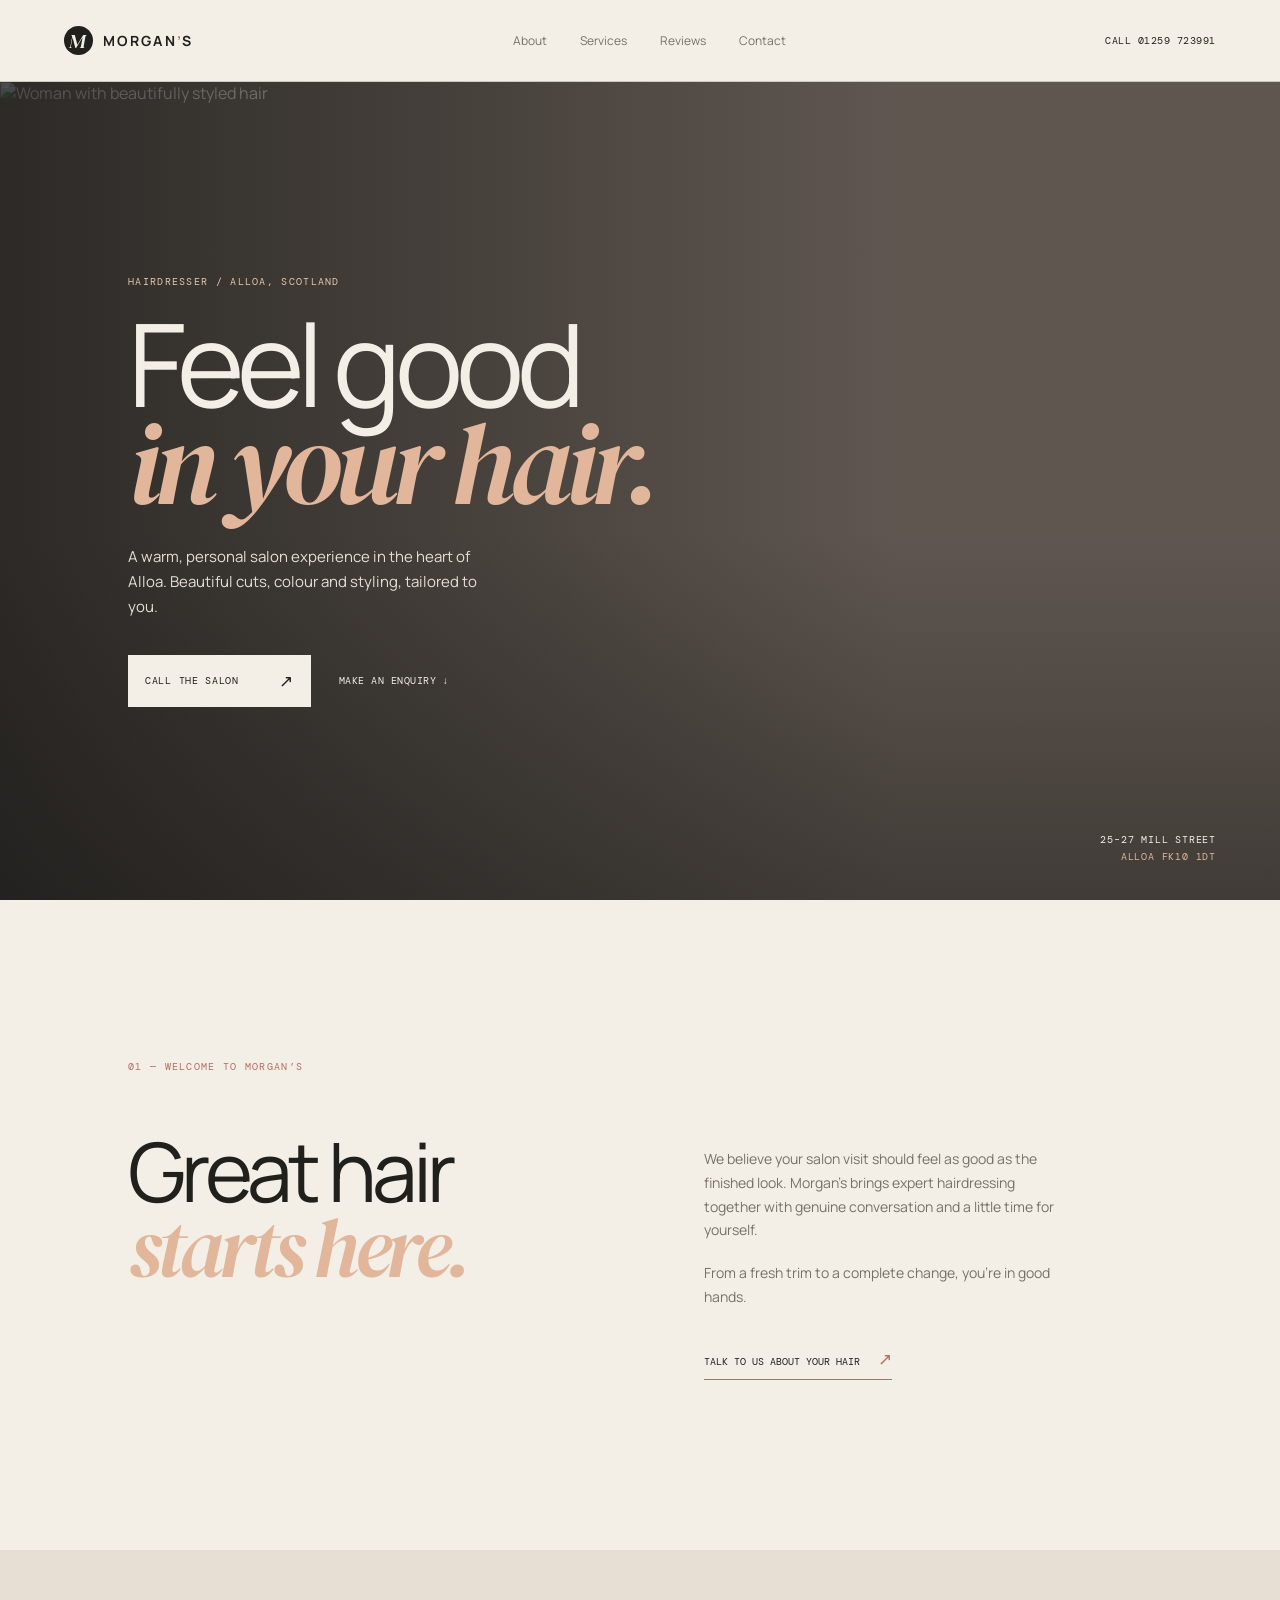
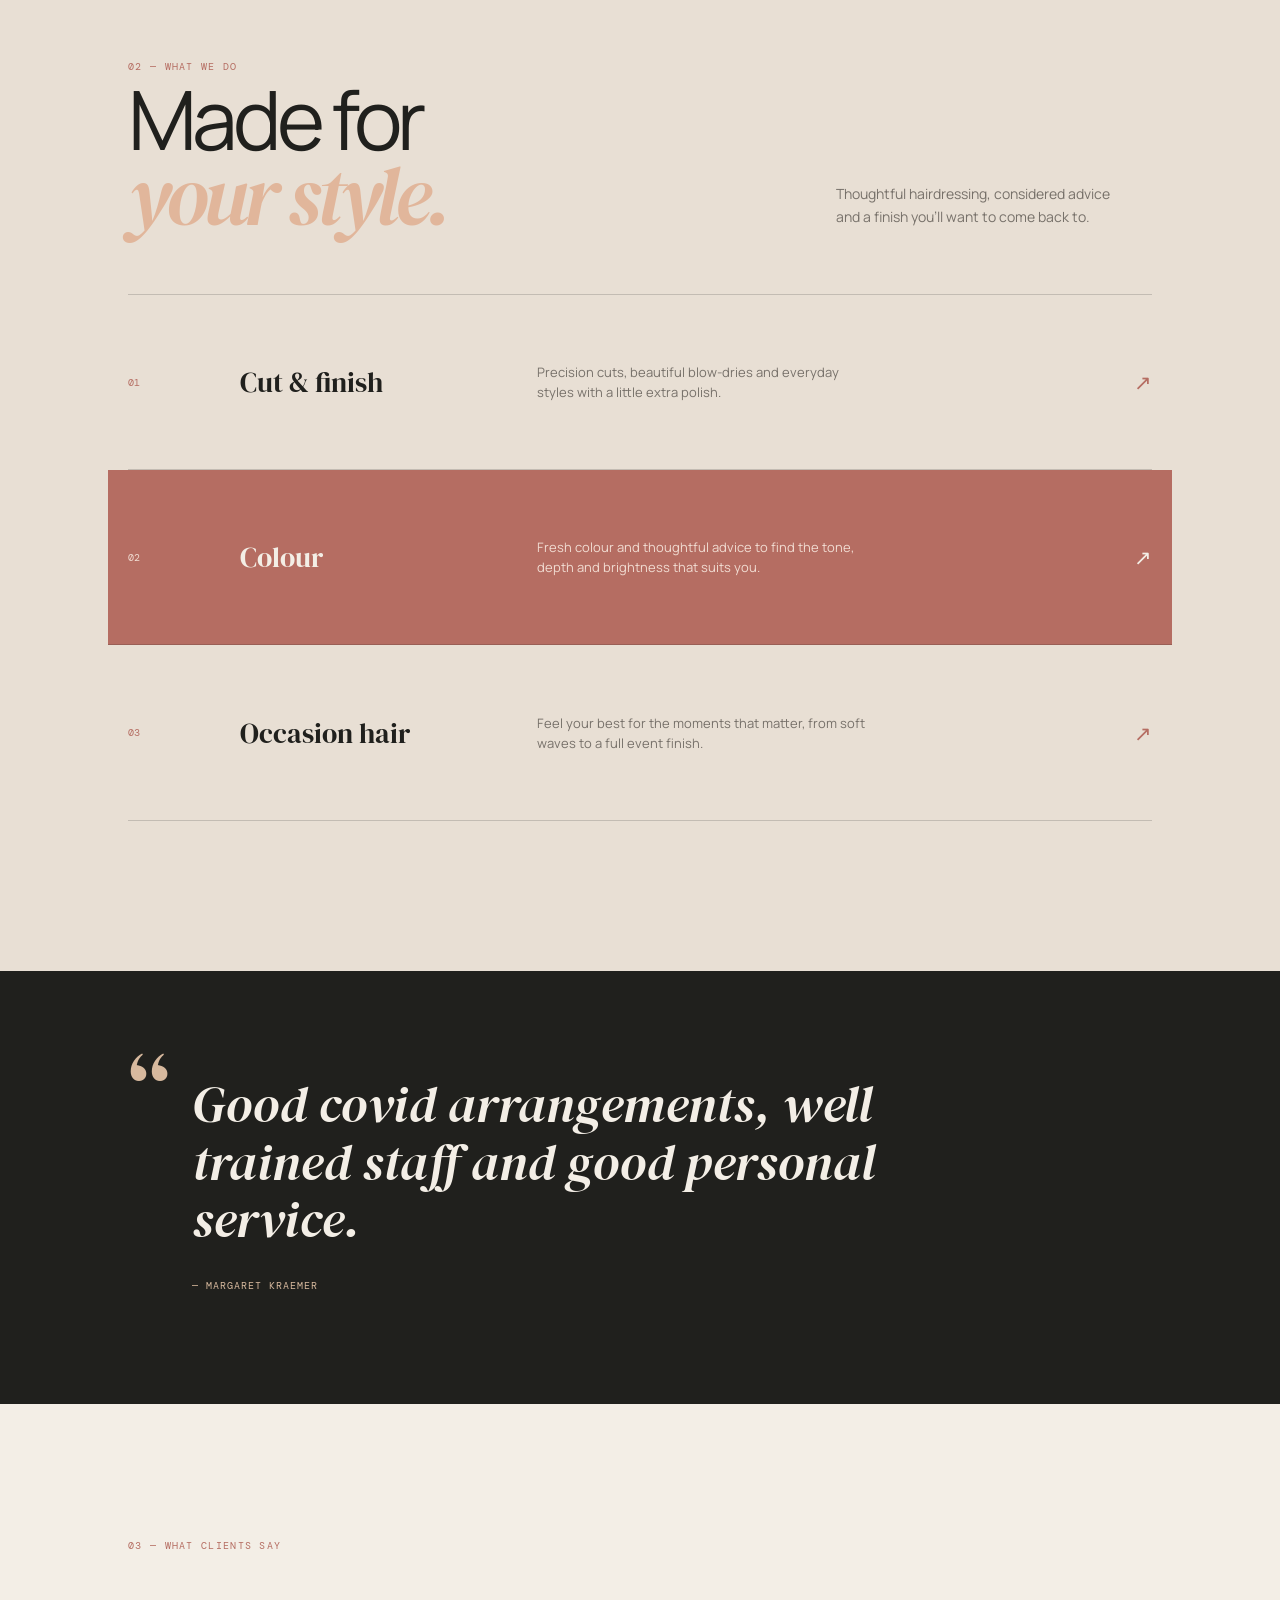
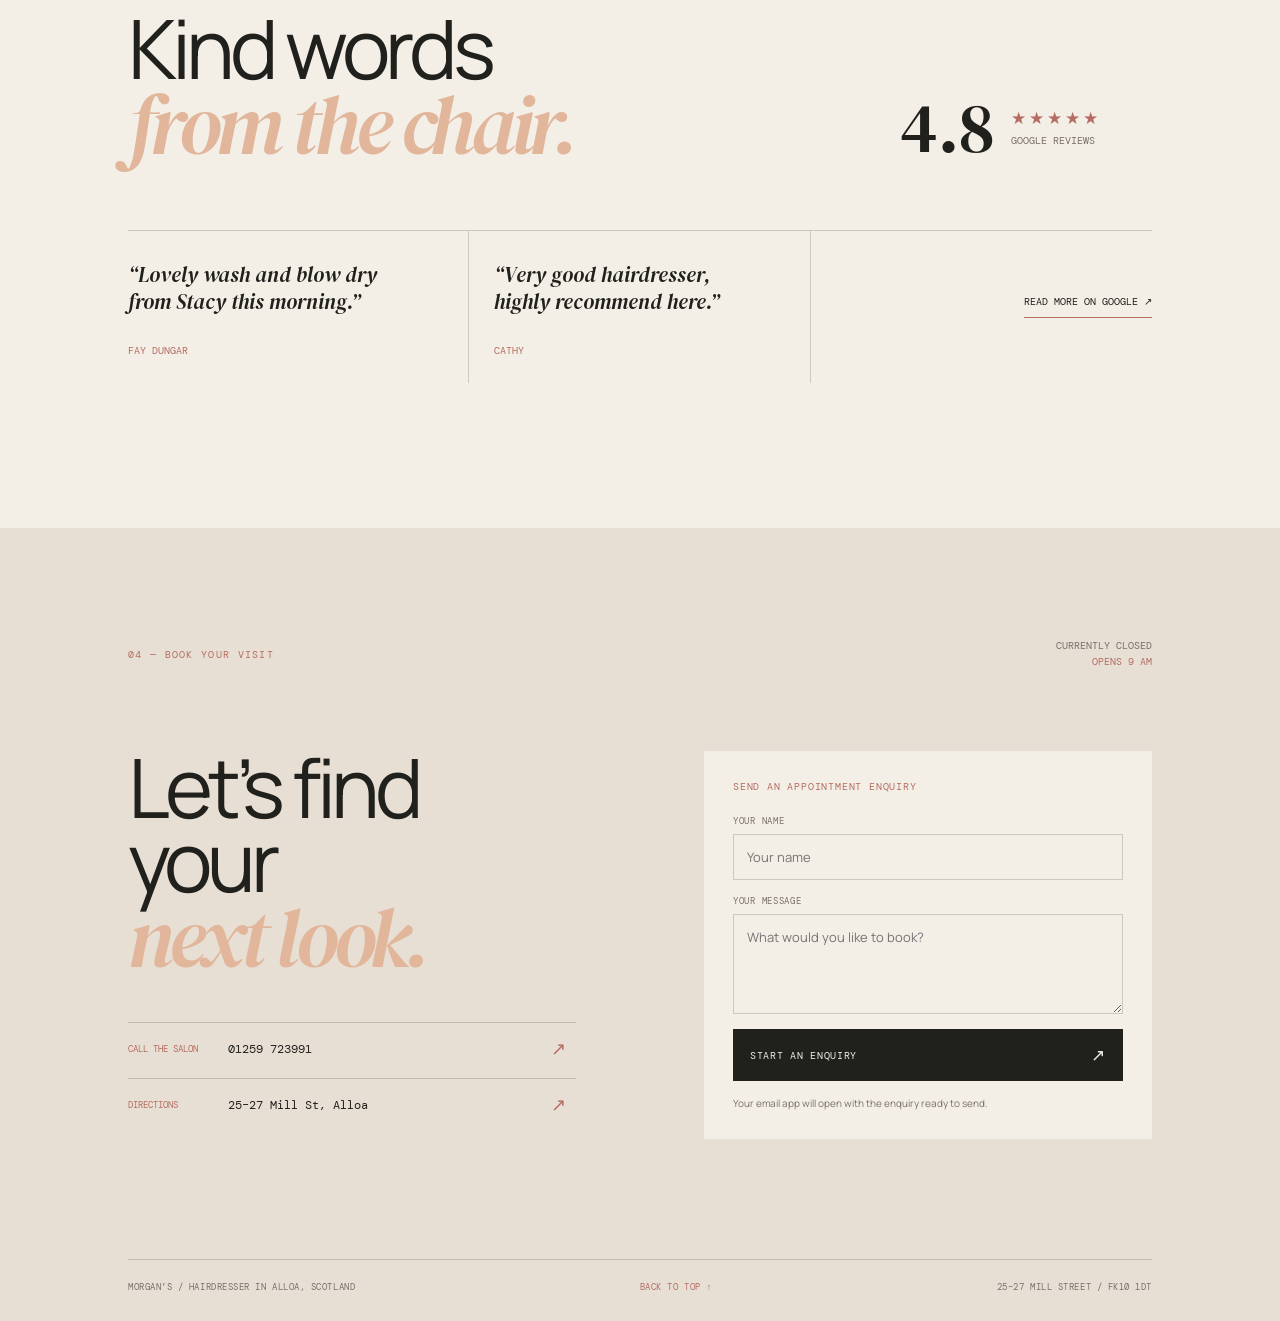
==== morgans/index.html @ eb177b52 "Add separate Morgans hairdressing website" ====
<!doctype html>
<html lang="en">
<head>
  <meta charset="UTF-8">
  <meta name="viewport" content="width=device-width, initial-scale=1.0">
  <meta name="description" content="Morgan's hairdresser in Alloa, Scotland. Personal service, expert styling and beautiful hair at 25-27 Mill Street.">
  <script type="application/ld+json">
    {"@context":"https://schema.org","@type":"HairSalon","name":"Morgan's","telephone":"+441259723991","address":{"@type":"PostalAddress","streetAddress":"25-27 Mill St","addressLocality":"Alloa","postalCode":"FK10 1DT","addressCountry":"GB"},"areaServed":"Alloa, Scotland","aggregateRating":{"@type":"AggregateRating","ratingValue":"4.8","reviewCount":"63"}}
  </script>
  <title>Morgan's | Hairdresser in Alloa</title>
  <link rel="preconnect" href="https://fonts.googleapis.com">
  <link rel="preconnect" href="https://fonts.gstatic.com" crossorigin>
  <link href="https://fonts.googleapis.com/css2?family=DM+Mono:wght@400;500&family=DM+Serif+Display:ital@0;1&family=Manrope:wght@400;500;600;700&display=swap" rel="stylesheet">
  <link rel="stylesheet" href="styles.css">
</head>
<body>
  <header class="site-header"><a class="brand" href="#top" aria-label="Morgan's home"><span class="brand-mark">M</span><span>MORGAN<span class="brand-accent">’</span>S</span></a><nav aria-label="Main navigation"><a href="#about">About</a><a href="#services">Services</a><a href="#reviews">Reviews</a><a href="#contact">Contact</a></nav><a class="header-call" href="tel:01259723991">Call <span>01259 723991</span></a></header>
  <main id="top">
    <section class="hero"><div class="hero-image"><img src="https://images.unsplash.com/photo-1522337360788-8b13dee7a37e?auto=format&fit=crop&w=1800&q=85" alt="Woman with beautifully styled hair"></div><div class="hero-overlay"></div><div class="hero-content"><p class="eyebrow">Hairdresser / Alloa, Scotland</p><h1>Feel good<br><em>in your hair.</em></h1><p class="hero-intro">A warm, personal salon experience in the heart of Alloa. Beautiful cuts, colour and styling, tailored to you.</p><div class="hero-actions"><a class="button button-light" href="tel:01259723991">Call the salon <span>↗</span></a><a class="hero-link" href="#contact">Make an enquiry ↓</a></div></div><div class="hero-caption">25–27 Mill Street<br><span>Alloa FK10 1DT</span></div></section>
    <section class="welcome section-wrap" id="about"><p class="section-label">01 — Welcome to Morgan’s</p><div class="welcome-grid"><h2>Great hair<br><em>starts here.</em></h2><div class="welcome-copy"><p>We believe your salon visit should feel as good as the finished look. Morgan’s brings expert hairdressing together with genuine conversation and a little time for yourself.</p><p>From a fresh trim to a complete change, you’re in good hands.</p><a class="under-link" href="#contact">Talk to us about your hair <span>↗</span></a></div></div></section>
    <section class="services section-wrap" id="services"><div class="section-heading"><div><p class="section-label">02 — What we do</p><h2>Made for<br><em>your style.</em></h2></div><p>Thoughtful hairdressing, considered advice and a finish you’ll want to come back to.</p></div><div class="service-list"><article><span>01</span><h3>Cut &amp; finish</h3><p>Precision cuts, beautiful blow-dries and everyday styles with a little extra polish.</p><a href="#contact" aria-label="Enquire about cut and finish">↗</a></article><article class="accent"><span>02</span><h3>Colour</h3><p>Fresh colour and thoughtful advice to find the tone, depth and brightness that suits you.</p><a href="#contact" aria-label="Enquire about colour">↗</a></article><article><span>03</span><h3>Occasion hair</h3><p>Feel your best for the moments that matter, from soft waves to a full event finish.</p><a href="#contact" aria-label="Enquire about occasion hair">↗</a></article></div></section>
    <section class="quote-band"><div class="section-wrap"><span class="quote-mark">“</span><blockquote>Good covid arrangements, well trained staff and good personal service.</blockquote><cite>— Margaret Kraemer</cite></div></section>
    <section class="reviews section-wrap" id="reviews"><p class="section-label">03 — What clients say</p><div class="reviews-top"><h2>Kind words<br><em>from the chair.</em></h2><div class="rating"><strong>4.8</strong><div><span>★★★★★</span><small>Google reviews</small></div></div></div><div class="review-grid"><article><p>“Lovely wash and blow dry from Stacy this morning.”</p><small>Fay Dungar</small></article><article><p>“Very good hairdresser, highly recommend here.”</p><small>Cathy</small></article><a class="google-link" href="https://www.google.com/search?q=Morgan%27s+hairdresser+Alloa" target="_blank" rel="noreferrer">Read more on Google ↗</a></div></section>
    <section class="contact section-wrap" id="contact"><div class="contact-head"><p class="section-label">04 — Book your visit</p><div class="open-note">Currently closed<br><span>Opens 9 am</span></div></div><div class="contact-grid"><div><h2>Let’s find your<br><em>next look.</em></h2><div class="contact-links"><a href="tel:01259723991"><span>Call the salon</span>01259 723991 <b>↗</b></a><a href="https://www.google.com/maps/search/?api=1&query=25-27+Mill+St+Alloa+FK10+1DT" target="_blank" rel="noreferrer"><span>Directions</span>25–27 Mill St, Alloa <b>↗</b></a></div></div><form class="enquiry-form" action="mailto:01259723991" method="get"><p>Send an appointment enquiry</p><label>Your name<input type="text" name="subject" required placeholder="Your name"></label><label>Your message<textarea name="body" rows="4" required placeholder="What would you like to book?"></textarea></label><button class="button button-dark" type="submit">Start an enquiry <span>↗</span></button><small>Your email app will open with the enquiry ready to send.</small></form></div><footer><span>Morgan’s / Hairdresser in Alloa, Scotland</span><a href="#top">Back to top ↑</a><span>25–27 Mill Street / FK10 1DT</span></footer></section>
  </main>
  <script src="script.js"></script>
</body>
</html>
---- morgans/styles.css ----
:root{--ink:#20201d;--paper:#f3eee6;--warm:#d7b99e;--rose:#b56d62;--muted:#77716a;--line:rgba(32,32,29,.18);--serif:'DM Serif Display',Georgia,serif;--sans:'Manrope',Arial,sans-serif;--mono:'DM Mono',monospace}*{box-sizing:border-box}
@keyframes reveal {
	from {
		opacity: 0;
		transform: translateY(20px);
	}
	to {
		opacity: 1;
		transform: translateY(0);
	}
}
.reveal {
	animation: reveal 0.5s ease forwards;
}
:root{--ink:#20201d;--paper:#f3eee6;--warm:#d7b99e;--rose:#b56d62;--muted:#77716a;--line:rgba(32,32,29,.18);--serif:'DM Serif Display',Georgia,serif;--sans:'Manrope',Arial,sans-serif;--mono:'DM Mono',monospace}*{box-sizing:border-box}html{scroll-behavior:smooth}body{margin:0;background:var(--paper);color:var(--ink);font-family:var(--sans)}a{color:inherit;text-decoration:none}.section-wrap{padding-left:10vw;padding-right:10vw}.site-header{height:82px;display:flex;align-items:center;justify-content:space-between;padding:0 5vw;background:var(--paper);border-bottom:1px solid var(--line);position:relative;z-index:5}.brand{display:flex;align-items:center;gap:10px;font-weight:700;letter-spacing:.15em;font-size:14px}.brand-mark{display:grid;place-items:center;width:29px;height:29px;background:var(--ink);color:var(--paper);border-radius:50%;font:italic 20px var(--serif)}.brand-accent{color:var(--rose)}nav{display:flex;gap:33px;color:var(--muted);font-size:12px}nav a:hover,.header-call:hover{color:var(--rose)}.header-call,.eyebrow,.section-label,.button,.hero-link,.contact-links,footer{font-family:var(--mono)}.header-call{font-size:10px;letter-spacing:.05em;text-transform:uppercase}.hero{height:calc(100vh - 82px);min-height:670px;position:relative;color:var(--paper);overflow:hidden;background:#71665f}.hero-image,.hero-overlay{position:absolute;inset:0}.hero-image img{width:100%;height:100%;object-fit:cover;object-position:center 38%;display:block}.hero-overlay{background:linear-gradient(90deg,rgba(23,23,21,.76),rgba(23,23,21,.2) 70%),linear-gradient(0deg,rgba(23,23,21,.42),transparent 45%)}.hero-content{position:relative;height:100%;display:flex;flex-direction:column;justify-content:center;padding:20px 10vw}.eyebrow,.section-label{font-size:10px;letter-spacing:.13em;text-transform:uppercase}.eyebrow{color:#e6c7ad;margin:0 0 28px}.hero h1{font-size:clamp(64px,9vw,132px);line-height:.83;letter-spacing:-.06em;font-weight:400;margin:0 0 34px}.hero h1 em,h2 em{font-family:var(--serif);font-style:italic;font-weight:400;color:#e1b69b}.hero-intro{font-size:15px;line-height:1.65;max-width:375px;color:#e6ded6;margin:0 0 35px}.hero-actions{display:flex;align-items:center;gap:28px}.button{display:inline-flex;align-items:center;justify-content:space-between;gap:28px;padding:15px 17px;font-size:10px;letter-spacing:.07em;text-transform:uppercase;transition:.25s;border:0;cursor:pointer}.button-light{background:var(--paper);color:var(--ink)}.button-light:hover{background:#e1b69b;transform:translateY(-2px)}.button-dark{background:var(--ink);color:var(--paper)}.button-dark:hover{background:var(--rose)}.button span{font-size:17px;margin-left:12px}.hero-link{font-size:10px;letter-spacing:.05em;text-transform:uppercase}.hero-link:hover{color:#e1b69b}.hero-caption{position:absolute;right:5vw;bottom:35px;text-align:right;font:10px/1.7 var(--mono);letter-spacing:.08em;text-transform:uppercase}.hero-caption span{color:#e1b69b}.welcome{padding-top:150px;padding-bottom:170px}.section-label{color:var(--rose)}.welcome-grid{display:grid;grid-template-columns:1fr 1fr;gap:10vw;margin-top:62px}.welcome h2,.section-heading h2,.reviews h2,.contact h2{font-size:clamp(50px,6.4vw,92px);line-height:.9;letter-spacing:-.06em;font-weight:400;margin:0}.welcome-copy{max-width:360px;padding-top:12px}.welcome-copy p,.section-heading>p{font-size:14px;line-height:1.7;color:var(--muted);margin:0 0 19px}.under-link{display:inline-block;margin-top:20px;border-bottom:1px solid var(--rose);padding-bottom:9px;font:10px var(--mono);text-transform:uppercase}.under-link span{color:var(--rose);font-size:17px;margin-left:12px}.services{padding-top:100px;padding-bottom:150px;background:#e8dfd4}.section-heading{display:flex;justify-content:space-between;align-items:end;margin-bottom:62px}.section-heading>p{max-width:285px;margin:0 3% 3px 0}.service-list{border-top:1px solid var(--line);border-bottom:1px solid var(--line)}.service-list article{min-height:175px;display:grid;grid-template-columns:9% 27% 1fr 35px;gap:20px;align-items:center;border-bottom:1px solid var(--line)}.service-list article:last-child{border-bottom:0}.service-list article>span{font:10px var(--mono);color:var(--rose)}.service-list h3{font:400 28px var(--serif);margin:0}.service-list p{font-size:13px;line-height:1.55;color:var(--muted);max-width:330px;margin:0}.service-list article>a{color:var(--rose);font-size:21px;text-align:right}.service-list .accent{background:var(--rose);color:var(--paper);padding:0 20px;margin:0 -20px}.service-list .accent>span,.service-list .accent p{color:#f1dcd2}.service-list .accent>a{color:var(--paper)}.quote-band{background:var(--ink);color:var(--paper);padding:105px 0 110px}.quote-band .section-wrap{position:relative}.quote-mark{color:var(--warm);font:100px/0 var(--serif);position:absolute;top:16px;left:10vw}.quote-band blockquote{font:italic clamp(28px,4vw,53px)/1.12 var(--serif);max-width:820px;margin:0 0 24px;padding-left:5vw}.quote-band cite{font:10px var(--mono);color:var(--warm);text-transform:uppercase;letter-spacing:.1em;padding-left:5vw;font-style:normal}.reviews{padding-top:125px;padding-bottom:145px}.reviews-top{display:flex;align-items:end;justify-content:space-between;margin:60px 0 68px}.rating{display:flex;gap:17px;align-items:center;margin-right:5%}.rating strong{font:400 70px/1 var(--serif)}.rating div{display:grid;gap:5px}.rating span{color:var(--rose);font-size:17px;letter-spacing:3px}.rating small{font:10px var(--mono);color:var(--muted);text-transform:uppercase}.review-grid{display:grid;grid-template-columns:1fr 1fr 1fr;border-top:1px solid var(--line)}.review-grid article{padding:30px 25px 24px 0;border-right:1px solid var(--line)}.review-grid article:nth-child(2){padding-left:25px}.review-grid article p{font:italic 21px/1.3 var(--serif);margin:0 0 22px;max-width:270px}.review-grid article small{font:10px var(--mono);color:var(--rose);text-transform:uppercase}.google-link{align-self:center;justify-self:end;font:10px var(--mono);text-transform:uppercase;border-bottom:1px solid var(--rose);padding-bottom:9px}.contact{padding-top:110px;padding-bottom:28px;background:#e8dfd4}.contact-head{display:flex;justify-content:space-between}.open-note{text-align:right;font:10px/1.6 var(--mono);text-transform:uppercase;color:var(--muted)}.open-note span{color:var(--rose)}.contact-grid{display:grid;grid-template-columns:1fr 1fr;gap:10vw;margin:80px 0 120px}.contact h2{margin-bottom:48px}.contact-links{display:grid;gap:17px}.contact-links a{display:grid;grid-template-columns:100px 1fr 25px;align-items:center;border-top:1px solid var(--line);padding-top:14px;font-size:12px}.contact-links a span{font-size:9px;text-transform:uppercase;color:var(--rose)}.contact-links b{font-size:18px;color:var(--rose);font-weight:400}.enquiry-form{background:var(--paper);padding:29px;display:grid;gap:15px;align-content:start}.enquiry-form>p{font:10px var(--mono);text-transform:uppercase;color:var(--rose);margin:0 0 7px;letter-spacing:.08em}.enquiry-form label{display:grid;gap:7px;font:9px var(--mono);text-transform:uppercase;letter-spacing:.08em;color:var(--muted)}.enquiry-form input,.enquiry-form textarea{border:1px solid var(--line);background:transparent;padding:13px;font:13px var(--sans);color:var(--ink);outline:0;resize:vertical}.enquiry-form input:focus,.enquiry-form textarea:focus{border-color:var(--rose)}.enquiry-form small{font-size:10px;color:var(--muted);line-height:1.4}footer{border-top:1px solid var(--line);padding-top:21px;display:flex;justify-content:space-between;color:var(--muted);font-size:9px;text-transform:uppercase;letter-spacing:.06em}footer a{color:var(--rose)}@media(max-width:800px){.site-header{height:70px;padding:0 7vw}.site-header nav{display:none}.header-call{font-size:0}.header-call span{font-size:16px}.hero{height:calc(100svh - 70px);min-height:650px}.hero-content{padding:20px 7vw}.hero h1{font-size:clamp(62px,17vw,94px)}.hero-caption{left:7vw;right:auto;text-align:left}.welcome{padding-top:90px;padding-bottom:100px}.welcome-grid,.contact-grid{grid-template-columns:1fr;gap:45px;margin-top:40px}.section-heading{display:block;margin-bottom:45px}.section-heading h2{margin:26px 0}.service-list article{min-height:175px;grid-template-columns:38px 1fr 25px;gap:13px}.service-list h3{font-size:23px}.service-list p{grid-column:2/-1;font-size:12px;margin-top:-32px;padding-right:25px}.service-list .accent{margin:0 -10px;padding:0 10px}.quote-band{padding:80px 0}.quote-band blockquote{padding-left:35px}.quote-band cite{padding-left:35px}.reviews{padding-top:90px;padding-bottom:100px}.reviews-top{display:block;margin:40px 0}.rating{margin-top:45px}.review-grid{grid-template-columns:1fr}.review-grid article,.review-grid article:nth-child(2){padding:25px 0;border-right:0;border-bottom:1px solid var(--line)}.google-link{justify-self:start;margin-top:28px}.contact{padding-top:80px}.contact-grid{margin:55px 0 80px}footer{gap:18px;flex-wrap:wrap}footer span:first-child{max-width:190px}footer span:last-child{margin-left:auto}.enquiry-form{padding:22px}}
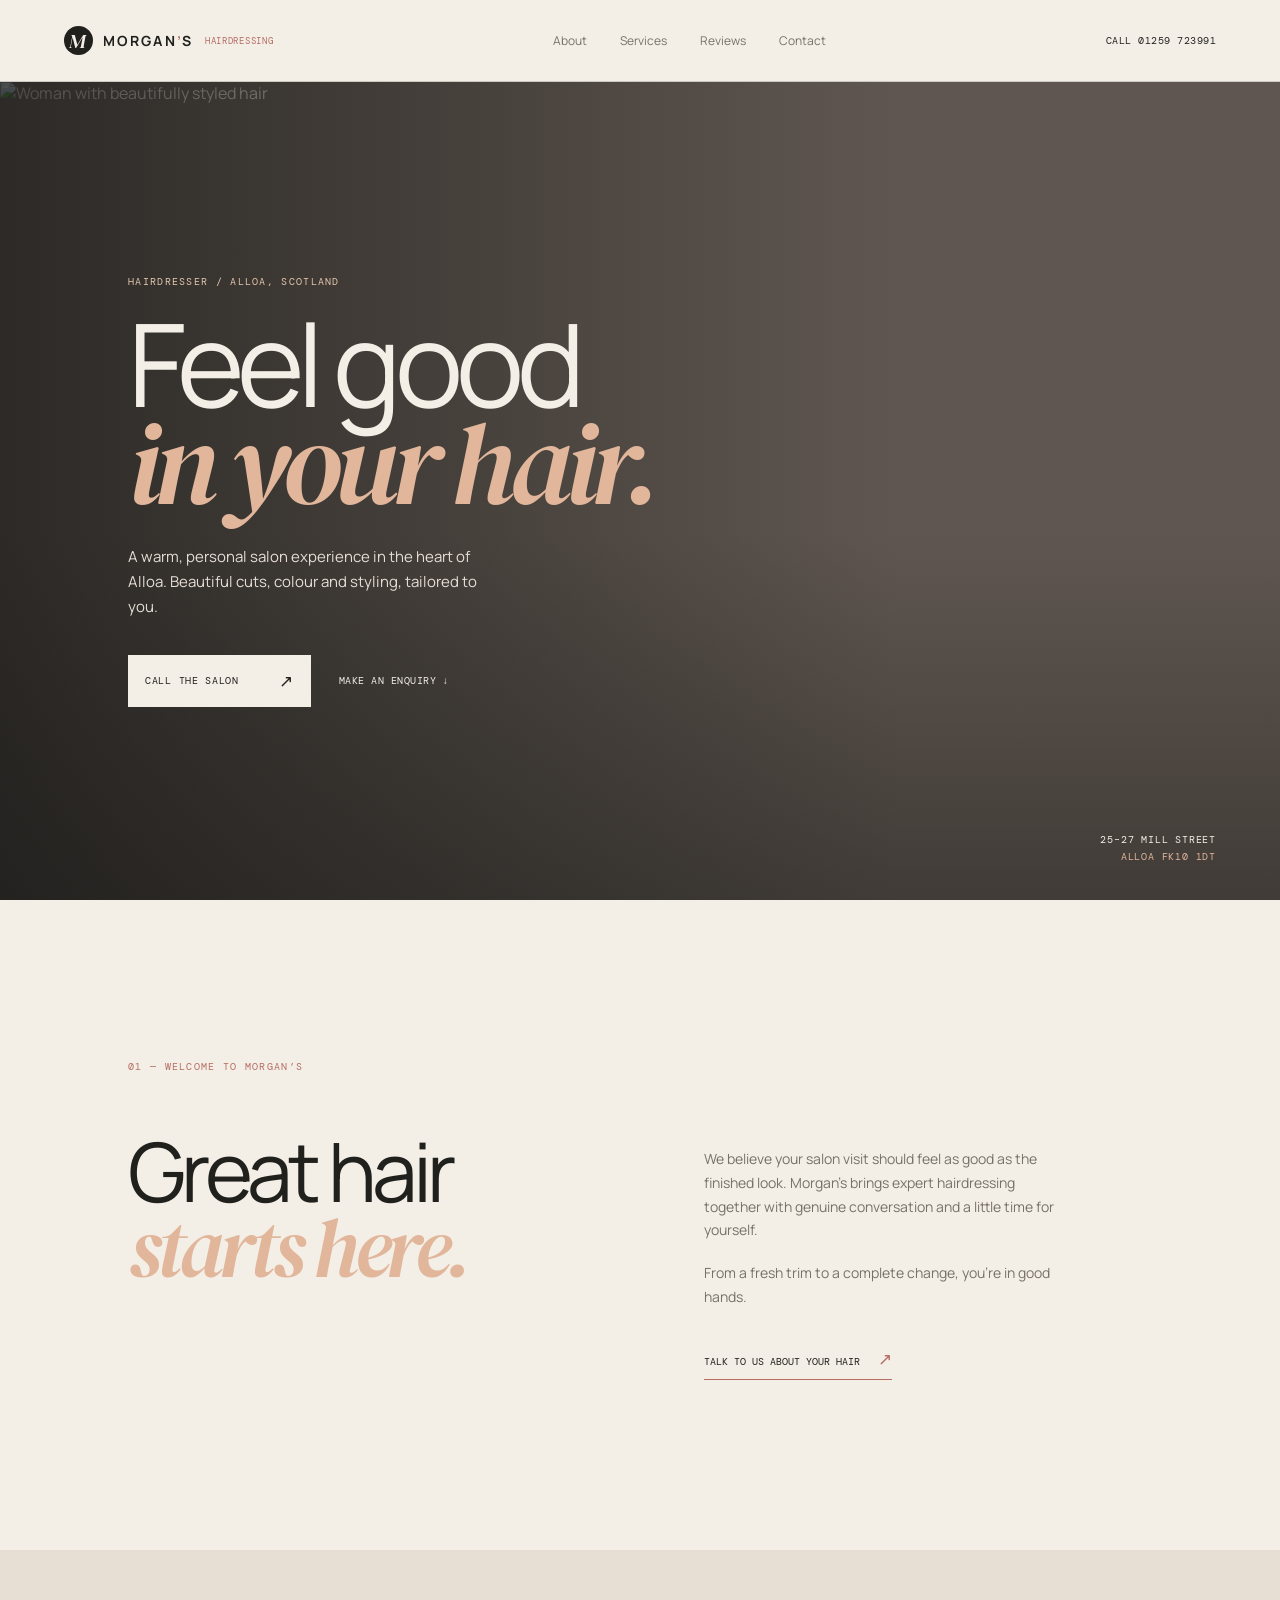
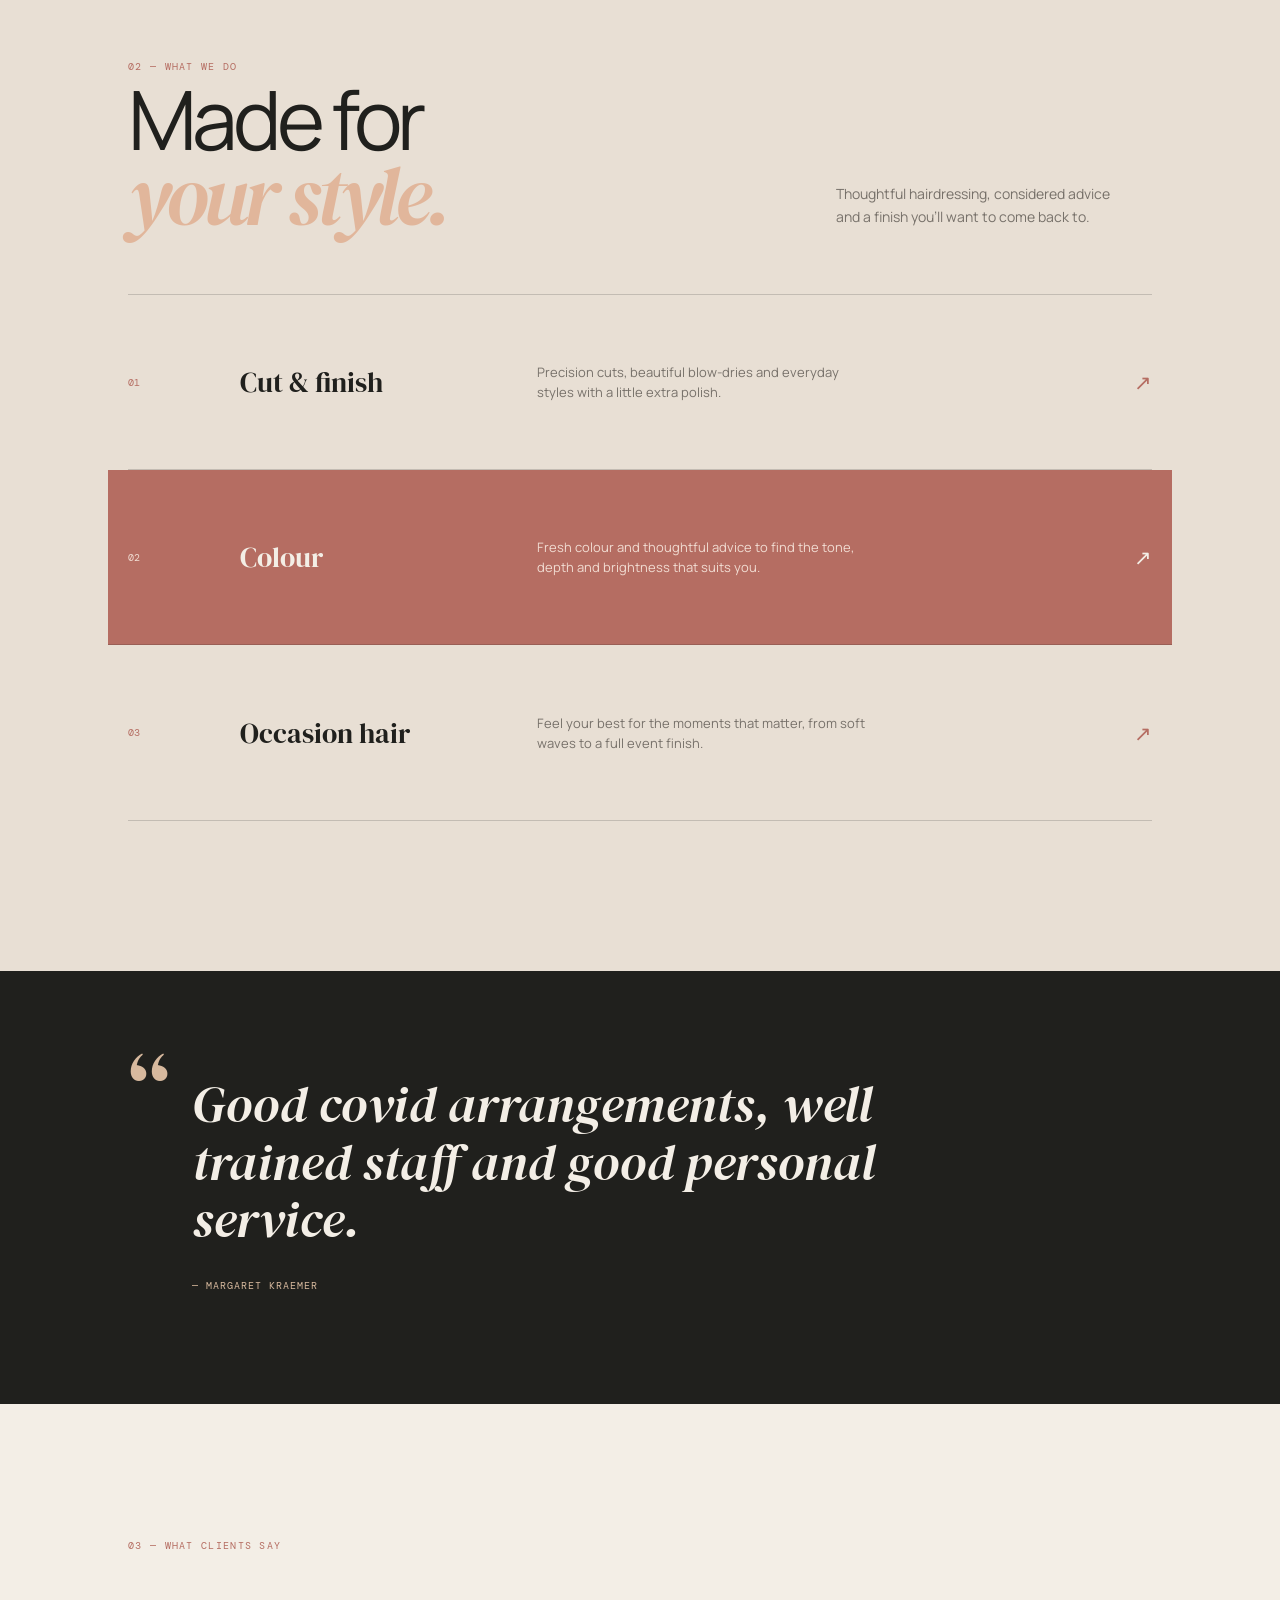
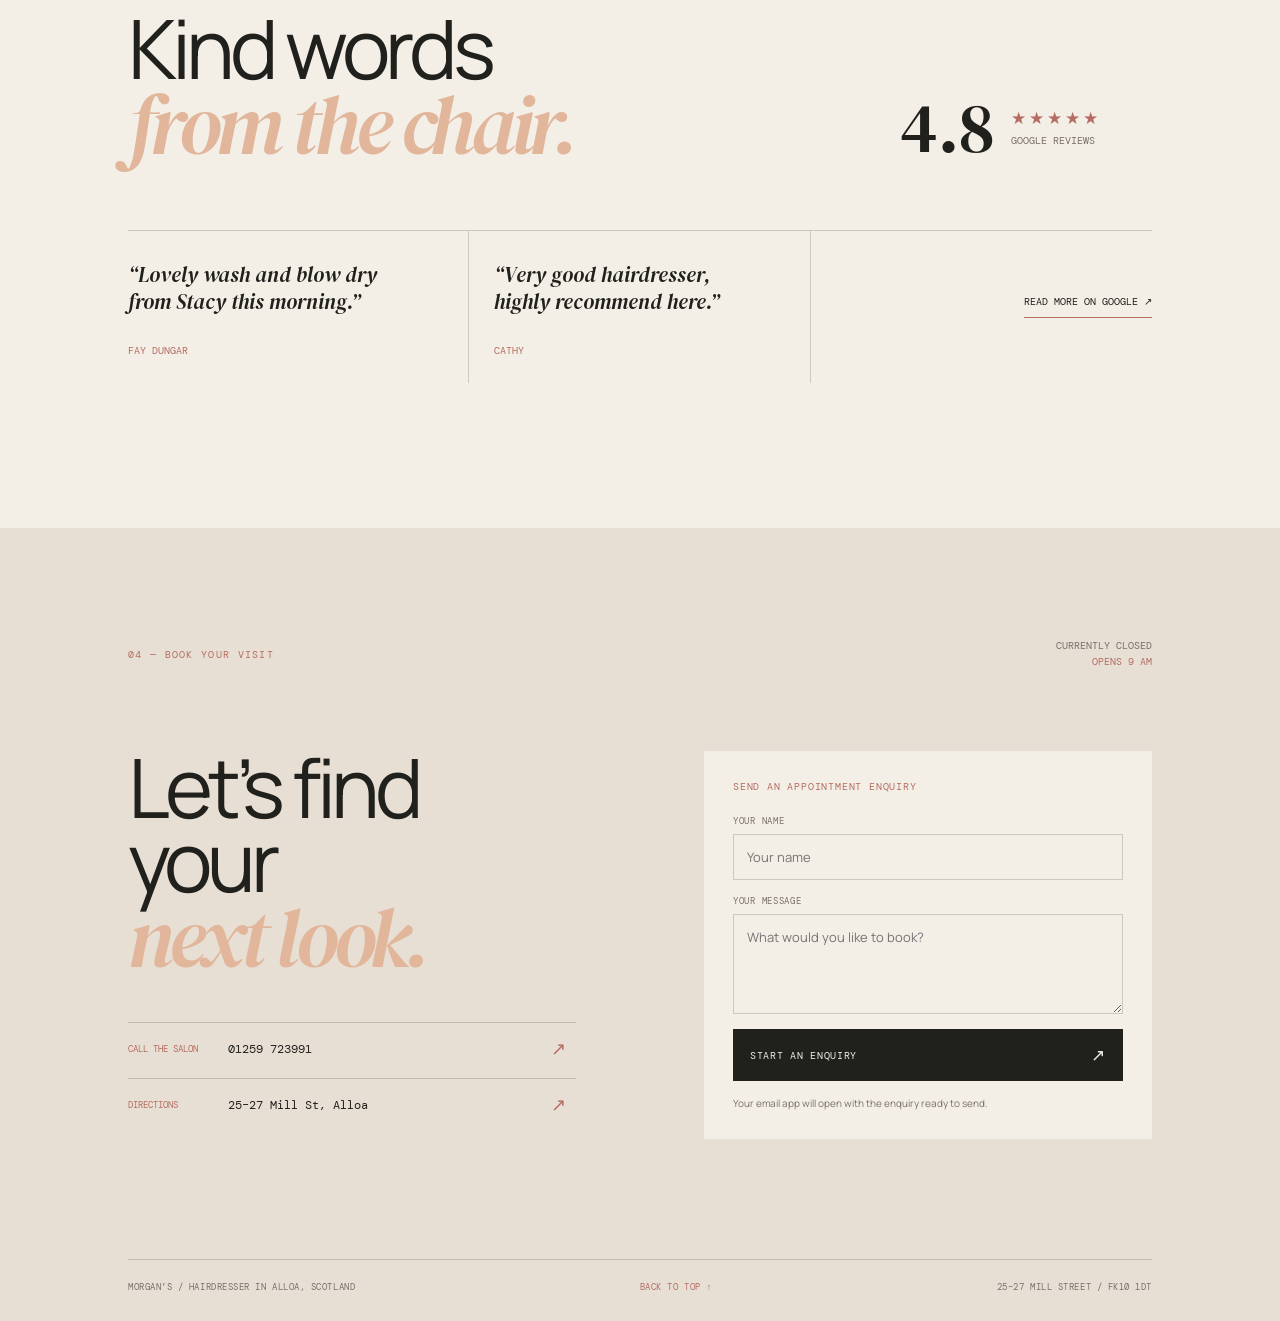
==== commit 57849b99: "Rename salon site to Morgans Hairdressing" ====
--- a/morgans/index.html
+++ b/morgans/index.html
@@ -3,18 +3,18 @@
 <head>
   <meta charset="UTF-8">
   <meta name="viewport" content="width=device-width, initial-scale=1.0">
-  <meta name="description" content="Morgan's hairdresser in Alloa, Scotland. Personal service, expert styling and beautiful hair at 25-27 Mill Street.">
+  <meta name="description" content="Morgan's Hairdressing in Alloa, Scotland. Personal service, expert styling and beautiful hair at 25-27 Mill Street.">
   <script type="application/ld+json">
-    {"@context":"https://schema.org","@type":"HairSalon","name":"Morgan's","telephone":"+441259723991","address":{"@type":"PostalAddress","streetAddress":"25-27 Mill St","addressLocality":"Alloa","postalCode":"FK10 1DT","addressCountry":"GB"},"areaServed":"Alloa, Scotland","aggregateRating":{"@type":"AggregateRating","ratingValue":"4.8","reviewCount":"63"}}
+    {"@context":"https://schema.org","@type":"HairSalon","name":"Morgan's Hairdressing","telephone":"+441259723991","address":{"@type":"PostalAddress","streetAddress":"25-27 Mill St","addressLocality":"Alloa","postalCode":"FK10 1DT","addressCountry":"GB"},"areaServed":"Alloa, Scotland","aggregateRating":{"@type":"AggregateRating","ratingValue":"4.8","reviewCount":"63"}}
   </script>
-  <title>Morgan's | Hairdresser in Alloa</title>
+  <title>Morgan's Hairdressing | Hairdresser in Alloa</title>
   <link rel="preconnect" href="https://fonts.googleapis.com">
   <link rel="preconnect" href="https://fonts.gstatic.com" crossorigin>
   <link href="https://fonts.googleapis.com/css2?family=DM+Mono:wght@400;500&family=DM+Serif+Display:ital@0;1&family=Manrope:wght@400;500;600;700&display=swap" rel="stylesheet">
   <link rel="stylesheet" href="styles.css">
 </head>
 <body>
-  <header class="site-header"><a class="brand" href="#top" aria-label="Morgan's home"><span class="brand-mark">M</span><span>MORGAN<span class="brand-accent">’</span>S</span></a><nav aria-label="Main navigation"><a href="#about">About</a><a href="#services">Services</a><a href="#reviews">Reviews</a><a href="#contact">Contact</a></nav><a class="header-call" href="tel:01259723991">Call <span>01259 723991</span></a></header>
+  <header class="site-header"><a class="brand" href="#top" aria-label="Morgan's Hairdressing home"><span class="brand-mark">M</span><span>MORGAN<span class="brand-accent">’</span>S</span><small>HAIRDRESSING</small></a><nav aria-label="Main navigation"><a href="#about">About</a><a href="#services">Services</a><a href="#reviews">Reviews</a><a href="#contact">Contact</a></nav><a class="header-call" href="tel:01259723991">Call <span>01259 723991</span></a></header>
   <main id="top">
     <section class="hero"><div class="hero-image"><img src="https://images.unsplash.com/photo-1522337360788-8b13dee7a37e?auto=format&fit=crop&w=1800&q=85" alt="Woman with beautifully styled hair"></div><div class="hero-overlay"></div><div class="hero-content"><p class="eyebrow">Hairdresser / Alloa, Scotland</p><h1>Feel good<br><em>in your hair.</em></h1><p class="hero-intro">A warm, personal salon experience in the heart of Alloa. Beautiful cuts, colour and styling, tailored to you.</p><div class="hero-actions"><a class="button button-light" href="tel:01259723991">Call the salon <span>↗</span></a><a class="hero-link" href="#contact">Make an enquiry ↓</a></div></div><div class="hero-caption">25–27 Mill Street<br><span>Alloa FK10 1DT</span></div></section>
     <section class="welcome section-wrap" id="about"><p class="section-label">01 — Welcome to Morgan’s</p><div class="welcome-grid"><h2>Great hair<br><em>starts here.</em></h2><div class="welcome-copy"><p>We believe your salon visit should feel as good as the finished look. Morgan’s brings expert hairdressing together with genuine conversation and a little time for yourself.</p><p>From a fresh trim to a complete change, you’re in good hands.</p><a class="under-link" href="#contact">Talk to us about your hair <span>↗</span></a></div></div></section>
--- a/morgans/styles.css
+++ b/morgans/styles.css
@@ -1,3 +1,4 @@
+:root{--ink:#20201d;--paper:#f3eee6;--warm:#d7b99e;--rose:#b56d62;--muted:#77716a;--line:rgba(32,32,29,.18);--serif:'DM Serif Display',Georgia,serif;--sans:'Manrope',Arial,sans-serif;--mono:'DM Mono',monospace}.brand small{font:9px var(--mono);letter-spacing:.08em;color:var(--rose);margin-left:2px}
 :root{--ink:#20201d;--paper:#f3eee6;--warm:#d7b99e;--rose:#b56d62;--muted:#77716a;--line:rgba(32,32,29,.18);--serif:'DM Serif Display',Georgia,serif;--sans:'Manrope',Arial,sans-serif;--mono:'DM Mono',monospace}*{box-sizing:border-box}
 @keyframes reveal {
 	from {
